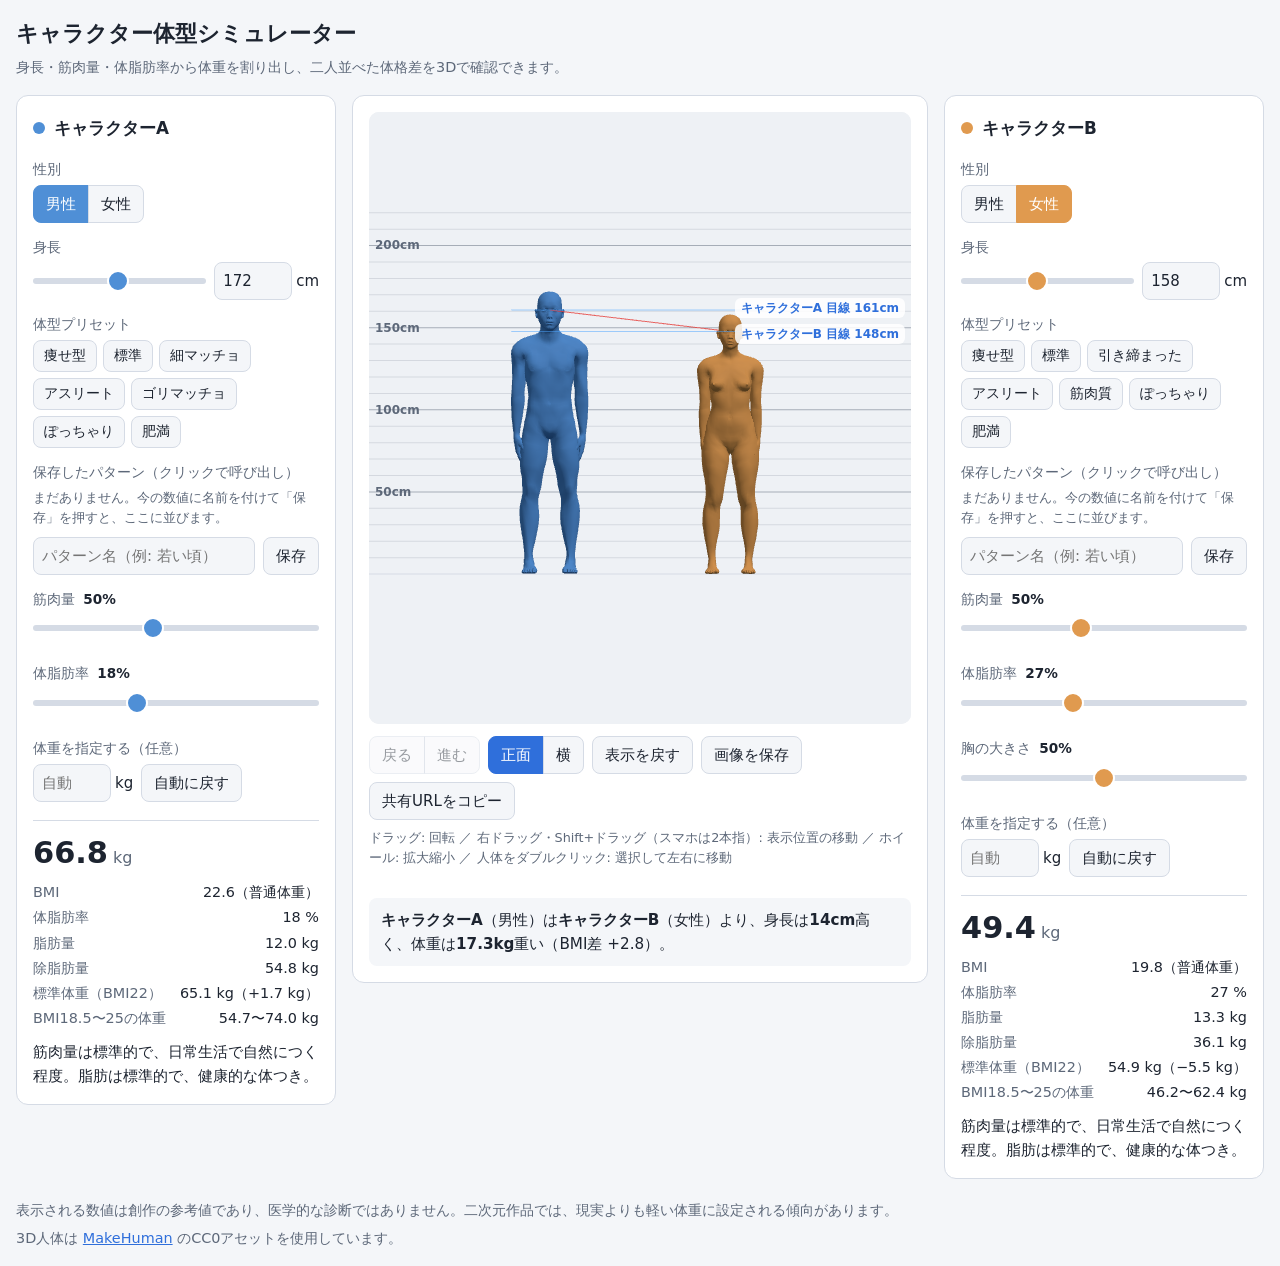
==== index.html @ 015eb94a "キャラクター体型シミュレーターを追加 身長・性別・筋肉量・体脂肪率から体重・BMIなどを算出し、二人分のキャラクターを 並べて体格差を3Dで確認できるWebツール。  - MakeHuman（CC0）" ====
<!doctype html>
<html lang="ja">
<head>
<meta charset="utf-8">
<meta name="viewport" content="width=device-width, initial-scale=1">
<title>キャラクター体型シミュレーター</title>
<meta name="description" content="身長・性別・筋肉量・体脂肪率から体重を算出し、二人並べた体格差を3Dで確認できる創作支援ツール">
<link rel="stylesheet" href="style.css">
<script type="importmap">{ "imports": { "three": "./vendor/three.module.min.js" } }</script>
</head>
<body>
<header class="top">
  <h1>キャラクター体型シミュレーター</h1>
  <p>身長・筋肉量・体脂肪率から体重を割り出し、二人並べた体格差を3Dで確認できます。</p>
</header>

<main class="layout">
  <section class="panel" id="panelA" data-id="A" aria-label="キャラクターA"></section>

  <section class="stage" aria-label="3D表示">
    <div class="view" id="view">
      <p class="loading" id="loading">3Dモデルを読み込み中…</p>
    </div>
    <div class="toolbar">
      <div class="seg" role="group" aria-label="操作の履歴">
        <button type="button" id="undo" disabled title="一つ前の状態に戻す（Ctrl+Z）">戻る</button>
        <button type="button" id="redo" disabled title="戻した操作をやり直す（Ctrl+Y）">進む</button>
      </div>
      <div class="seg" role="group" aria-label="視点">
        <button type="button" data-view="front" class="on">正面</button>
        <button type="button" data-view="side">横</button>
      </div>
      <button type="button" id="resetView" title="拡大・移動・回転をやり直して、標準の見え方に戻す">表示を戻す</button>
      <button type="button" id="savePng">画像を保存</button>
      <button type="button" id="share">共有URLをコピー</button>
    </div>
    <p class="hint">ドラッグ: 回転 ／ 右ドラッグ・Shift+ドラッグ（スマホは2本指）: 表示位置の移動 ／ ホイール: 拡大縮小 ／ 人体をダブルクリック: 選択して左右に移動</p>
    <p class="toast" id="toast" role="status"></p>
    <div class="compare" id="compare"></div>
  </section>

  <section class="panel" id="panelB" data-id="B" aria-label="キャラクターB"></section>
</main>

<footer class="note">
  <p>表示される数値は創作の参考値であり、医学的な診断ではありません。二次元作品では、現実よりも軽い体重に設定される傾向があります。</p>
  <p>3D人体は <a href="https://github.com/makehumancommunity/makehuman" rel="noopener">MakeHuman</a> のCC0アセットを使用しています。</p>
</footer>

<template id="panelTemplate">
  <h2><span class="dot"></span><input class="name" type="text" maxlength="20" data-input="name" aria-label="キャラクター名（クリックして編集）" title="クリックして名前を変更"></h2>

  <div class="field">
    <span class="label">性別</span>
    <div class="seg" role="group" aria-label="性別">
      <button type="button" data-gender="male">男性</button>
      <button type="button" data-gender="female">女性</button>
    </div>
  </div>

  <div class="field">
    <label class="label" data-for="height">身長</label>
    <div class="pair">
      <input type="range" data-input="heightRange" step="1">
      <span class="num"><input type="number" data-input="height" step="1" inputmode="numeric"> cm</span>
    </div>
  </div>

  <div class="field">
    <span class="label">体型プリセット</span>
    <div class="chips" data-role="presets"></div>
  </div>

  <div class="field">
    <span class="label">保存したパターン（クリックで呼び出し）</span>
    <div class="chips" data-role="patterns"></div>
    <div class="pair pattern-save">
      <input type="text" data-input="patternName" maxlength="20" placeholder="パターン名（例: 若い頃）" aria-label="保存するパターンの名前">
      <button type="button" data-role="savePattern" title="今のキャラクター名・性別・身長・筋肉量・体脂肪率・胸の大きさを保存します">保存</button>
    </div>
  </div>

  <div class="field">
    <label class="label">筋肉量 <output data-out="muscle"></output></label>
    <input type="range" data-input="muscle" step="1">
  </div>

  <div class="field">
    <label class="label">体脂肪率 <output data-out="bodyFat"></output></label>
    <input type="range" data-input="bodyFat" step="1">
  </div>

  <div class="field" data-role="bustField">
    <label class="label">胸の大きさ <output data-out="bust"></output></label>
    <input type="range" data-input="bust" min="0" max="100" step="5">
  </div>

  <div class="field">
    <label class="label" data-for="weight">体重を指定する（任意）</label>
    <div class="pair">
      <span class="num"><input type="number" data-input="weight" step="0.5" inputmode="decimal" placeholder="自動"> kg</span>
      <button type="button" data-role="clearWeight">自動に戻す</button>
    </div>
  </div>

  <div class="result" data-role="result" aria-live="polite"></div>
</template>

<script type="module" src="app.js"></script>
</body>
</html>
---- style.css ----
:root {
  --bg: #f4f6f9;
  --surface: #ffffff;
  --text: #1d2430;
  --muted: #5d6879;
  --border: #d5dbe5;
  --accent: #2f6fdb;
  --a: #4f8fd6;
  --b: #e09a4f;
  --stage: #eef1f5;
  color-scheme: light;
}
@media (prefers-color-scheme: dark) {
  :root:not([data-theme="light"]) {
    --bg: #14181f; --surface: #1e242e; --text: #e8ecf2; --muted: #9aa5b6;
    --border: #333c4a; --accent: #6b9cf0; --stage: #1a1f27;
    color-scheme: dark;
  }
}
:root[data-theme="dark"] {
  --bg: #14181f; --surface: #1e242e; --text: #e8ecf2; --muted: #9aa5b6;
  --border: #333c4a; --accent: #6b9cf0; --stage: #1a1f27;
  color-scheme: dark;
}

* { box-sizing: border-box; }
body {
  margin: 0;
  background: var(--bg);
  color: var(--text);
  font: 15px/1.6 system-ui, "Hiragino Sans", "Yu Gothic UI", Meiryo, sans-serif;
}
a { color: var(--accent); }

.top, .note { max-width: 1400px; margin: 0 auto; padding: 16px; }
.top h1 { margin: 0; font-size: 1.4rem; }
.top p, .note p { margin: 4px 0 0; color: var(--muted); font-size: 0.9rem; }

.layout {
  max-width: 1400px;
  margin: 0 auto;
  padding: 0 16px;
  display: grid;
  gap: 16px;
  grid-template-columns: minmax(250px, 320px) minmax(0, 1fr) minmax(250px, 320px);
  align-items: start;
}

.panel, .stage {
  background: var(--surface);
  border: 1px solid var(--border);
  border-radius: 12px;
  padding: 16px;
}
.panel h2 { margin: 0 0 8px; font-size: 1.05rem; display: flex; align-items: center; gap: 8px; }
.name {
  flex: 1; min-width: 0; font: inherit; font-weight: 700; color: var(--text);
  background: transparent; border: 1px dashed transparent; border-radius: 6px; padding: 2px 6px; margin-left: -6px;
}
.name:hover { border-color: var(--border); }
.name:focus { border-color: var(--accent); background: var(--bg); outline: none; }
.dot { width: 12px; height: 12px; border-radius: 50%; background: var(--c); }
#panelA { --c: var(--a); }
#panelB { --c: var(--b); }

.field { margin: 14px 0; }
.label { display: block; font-size: 0.85rem; color: var(--muted); margin-bottom: 4px; }
.label output { color: var(--text); font-weight: 600; margin-left: 4px; }
.pair { display: flex; gap: 8px; align-items: center; }
.pair input[type="range"] { flex: 1; min-width: 0; }
.num { display: inline-flex; align-items: center; gap: 4px; white-space: nowrap; }
input[type="number"] {
  width: 5.2em; padding: 6px 8px; font: inherit; color: var(--text);
  background: var(--bg); border: 1px solid var(--border); border-radius: 8px;
}
input[type="range"] {
  width: 100%; height: 28px; margin: 0; background: transparent;
  -webkit-appearance: none; appearance: none; cursor: pointer;
}
input[type="range"]::-webkit-slider-runnable-track { height: 6px; border-radius: 3px; background: var(--border); }
input[type="range"]::-moz-range-track { height: 6px; border-radius: 3px; background: var(--border); }
input[type="range"]::-webkit-slider-thumb {
  -webkit-appearance: none; width: 22px; height: 22px; margin-top: -8px;
  border-radius: 50%; border: 2px solid var(--surface); background: var(--c, var(--accent));
}
input[type="range"]::-moz-range-thumb {
  width: 18px; height: 18px; border-radius: 50%; border: 2px solid var(--surface); background: var(--c, var(--accent));
}

button {
  font: inherit; color: var(--text); background: var(--bg);
  border: 1px solid var(--border); border-radius: 8px;
  padding: 6px 12px; cursor: pointer; min-height: 36px;
}
button:hover:not(:disabled) { border-color: var(--accent); }
button:disabled { opacity: 0.45; cursor: default; }
button:focus-visible, input:focus-visible { outline: 2px solid var(--accent); outline-offset: 2px; }

.seg { display: inline-flex; }
.seg button { border-radius: 0; margin-left: -1px; }
.seg button:first-child { border-radius: 8px 0 0 8px; margin-left: 0; }
.seg button:last-child { border-radius: 0 8px 8px 0; }
.seg button.on { background: var(--c, var(--accent)); border-color: var(--c, var(--accent)); color: #fff; }
.stage .seg button.on { --c: var(--accent); }

.chips { display: flex; flex-wrap: wrap; gap: 6px; }
.chips button { padding: 4px 10px; min-height: 32px; font-size: 0.85rem; }

.result { margin-top: 18px; padding-top: 14px; border-top: 1px solid var(--border); }
.result .big { font-size: 1.9rem; font-weight: 700; line-height: 1.2; }
.result .big small { font-size: 1rem; font-weight: 400; color: var(--muted); }
.result dl { display: grid; grid-template-columns: auto 1fr; gap: 2px 12px; margin: 10px 0; font-size: 0.9rem; }
.result dt { color: var(--muted); }
.result dd { margin: 0; text-align: right; }
.result .desc { margin: 8px 0 0; word-break: auto-phrase; }
.result .warn { margin: 8px 0 0; padding: 8px 10px; border-radius: 8px; font-size: 0.85rem; background: color-mix(in srgb, #e0a030 18%, transparent); }

.view {
  position: relative;
  height: min(68vh, 640px);
  min-height: 360px;
  border-radius: 10px;
  overflow: hidden;
  background: var(--stage);
  touch-action: none;
}
.view canvas { display: block; width: 100%; height: 100%; }
.loading { position: absolute; inset: 0; display: grid; place-items: center; margin: 0; color: var(--muted); }
.toolbar { display: flex; flex-wrap: wrap; gap: 8px; margin-top: 12px; align-items: center; }
.hint { margin: 8px 0 0; font-size: 0.8rem; color: var(--muted); }
.overlay { position: absolute; inset: 0; pointer-events: none; overflow: hidden; }
.ov { position: absolute; transform: translateY(-50%); font-size: 12px; font-weight: 700; line-height: 1; white-space: nowrap; }
.ov.left { left: 6px; color: var(--muted); }
.ov.right { right: 6px; padding: 4px 6px; border-radius: 6px; background: color-mix(in srgb, var(--surface) 85%, transparent); color: #2f6fdb; }
@media (prefers-color-scheme: dark) {
  :root:not([data-theme="light"]) .ov.right { color: #7fb0ff; }
}
:root[data-theme="dark"] .ov.right { color: #7fb0ff; }
.toast { min-height: 1.4em; margin: 6px 0 0; font-size: 0.85rem; color: var(--muted); }
.compare { margin-top: 4px; padding: 10px 12px; border-radius: 8px; background: var(--bg); font-size: 0.95rem; }
.compare strong { font-weight: 700; }

@media (max-width: 1000px) {
  .layout { grid-template-columns: 1fr; }
  .stage { order: -1; }
  .view { height: min(62vh, 110vw); min-height: 320px; }
}

.chip-group { display: inline-flex; }
.chip-group button { padding: 4px 10px; min-height: 32px; font-size: 0.85rem; }
.chip-group button:first-child { border-radius: 8px 0 0 8px; }
.chip-group .del { border-radius: 0 8px 8px 0; margin-left: -1px; padding: 4px 8px; color: var(--muted); }
.chip-group .del:hover:not(:disabled) { color: #d12a25; border-color: #d12a25; }
.empty { font-size: 0.8rem; color: var(--muted); }
.pattern-save { margin-top: 8px; }
.pattern-save input[type="text"] {
  flex: 1; min-width: 0; padding: 6px 8px; font: inherit; color: var(--text);
  background: var(--bg); border: 1px solid var(--border); border-radius: 8px;
}
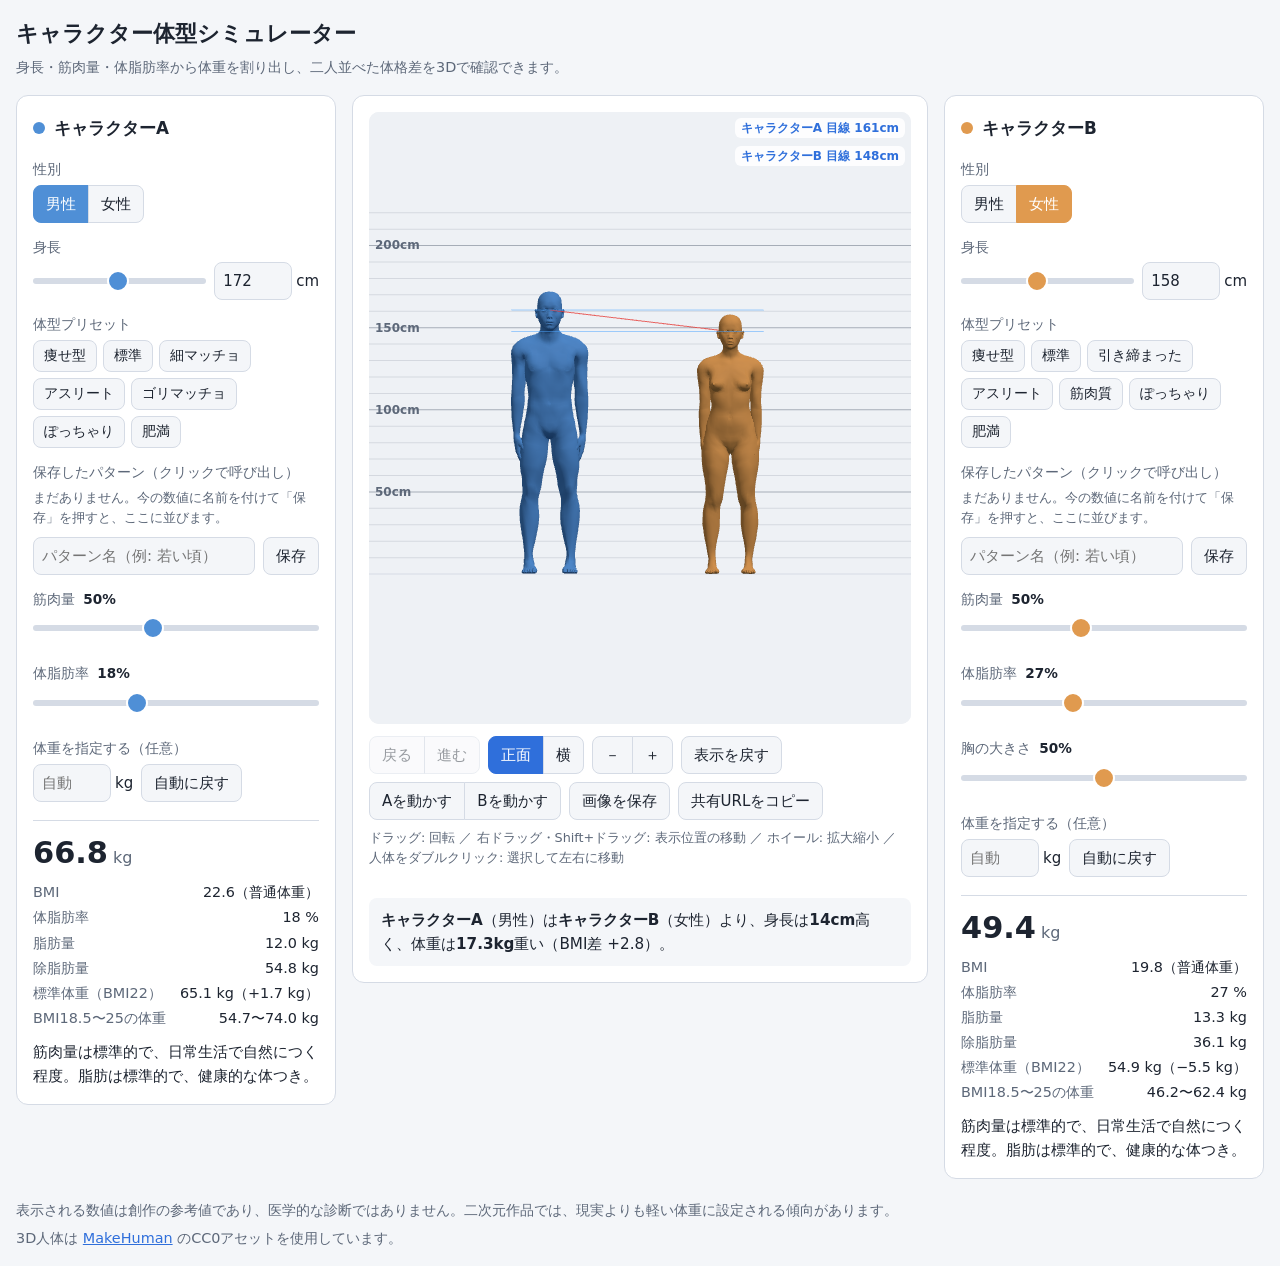
==== commit f519eaa8: "スマホの操作を強化し、目線の文字の位置を調整 - 2本指は、表示位置の移動を基本にし、つまんだときだけ拡大縮小（独自処理） - 「－」「＋」ボタンで拡大縮小 - 「Aを動かす」「Bを動かす」ボタンで、" ====
--- a/index.html
+++ b/index.html
@@ -30,11 +30,20 @@
         <button type="button" data-view="front" class="on">正面</button>
         <button type="button" data-view="side">横</button>
       </div>
+      <div class="seg" role="group" aria-label="拡大縮小">
+        <button type="button" id="zoomOut" aria-label="縮小" title="縮小">－</button>
+        <button type="button" id="zoomIn" aria-label="拡大" title="拡大">＋</button>
+      </div>
       <button type="button" id="resetView" title="拡大・移動・回転をやり直して、標準の見え方に戻す">表示を戻す</button>
+      <div class="seg" role="group" aria-label="人体を左右に動かす">
+        <button type="button" data-move="A" title="選ぶと、ドラッグで左右に動かせます">Aを動かす</button>
+        <button type="button" data-move="B" title="選ぶと、ドラッグで左右に動かせます">Bを動かす</button>
+      </div>
       <button type="button" id="savePng">画像を保存</button>
       <button type="button" id="share">共有URLをコピー</button>
     </div>
-    <p class="hint">ドラッグ: 回転 ／ 右ドラッグ・Shift+ドラッグ（スマホは2本指）: 表示位置の移動 ／ ホイール: 拡大縮小 ／ 人体をダブルクリック: 選択して左右に移動</p>
+    <p class="hint hint-pc">ドラッグ: 回転 ／ 右ドラッグ・Shift+ドラッグ: 表示位置の移動 ／ ホイール: 拡大縮小 ／ 人体をダブルクリック: 選択して左右に移動</p>
+    <p class="hint hint-touch">1本指でなぞる: 回転 ／ 2本指でなぞる: 表示位置の移動 ／ 2本指でつまむ・広げる、または「－」「＋」: 拡大縮小 ／「Aを動かす」を押して1本指でなぞる: 人体を左右に移動</p>
     <p class="toast" id="toast" role="status"></p>
     <div class="compare" id="compare"></div>
   </section>
--- a/style.css
+++ b/style.css
@@ -117,6 +117,11 @@
 
 .view {
   position: relative;
+  -webkit-user-select: none;
+  user-select: none;
+  -webkit-touch-callout: none;
+  -webkit-tap-highlight-color: transparent;
+  overscroll-behavior: contain;
   height: min(68vh, 640px);
   min-height: 360px;
   border-radius: 10px;
@@ -128,6 +133,13 @@
 .loading { position: absolute; inset: 0; display: grid; place-items: center; margin: 0; color: var(--muted); }
 .toolbar { display: flex; flex-wrap: wrap; gap: 8px; margin-top: 12px; align-items: center; }
 .hint { margin: 8px 0 0; font-size: 0.8rem; color: var(--muted); }
+.hint-touch { display: none; }
+@media (hover: none) and (pointer: coarse) {
+  .hint-pc { display: none; }
+  .hint-touch { display: block; }
+}
+.stage .seg button[data-move="A"].on { background: var(--a); border-color: var(--a); color: #fff; }
+.stage .seg button[data-move="B"].on { background: var(--b); border-color: var(--b); color: #fff; }
 .overlay { position: absolute; inset: 0; pointer-events: none; overflow: hidden; }
 .ov { position: absolute; transform: translateY(-50%); font-size: 12px; font-weight: 700; line-height: 1; white-space: nowrap; }
 .ov.left { left: 6px; color: var(--muted); }
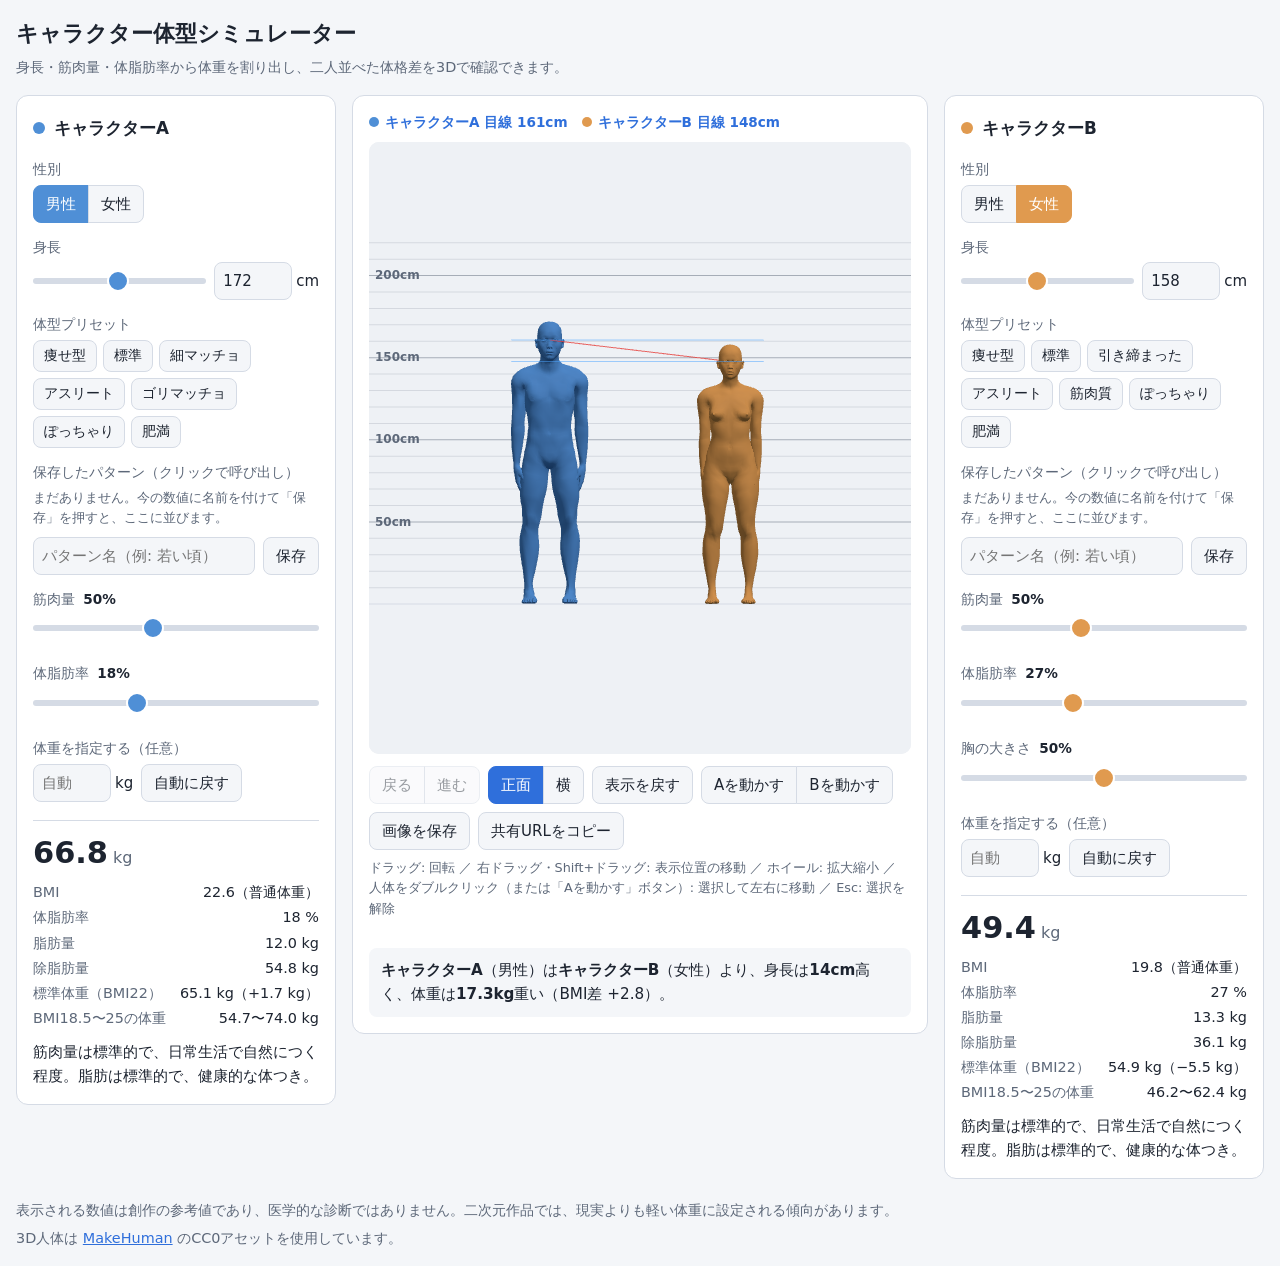
==== commit f6b034a4: "スマホ: 選択が解除されにくくし、目線の文字を3D画面の外に表示 - 空きの場所のダブルクリック・ダブルタップでは、人体の選択を解除しない - 「Aを動かす」「Bを動かす」ボタンの二重の押下を無視し、" ====
--- a/index.html
+++ b/index.html
@@ -18,6 +18,7 @@
   <section class="panel" id="panelA" data-id="A" aria-label="キャラクターA"></section>
 
   <section class="stage" aria-label="3D表示">
+    <div class="eye-strip" id="eyeStrip" hidden></div>
     <div class="view" id="view">
       <p class="loading" id="loading">3Dモデルを読み込み中…</p>
     </div>
@@ -30,10 +31,6 @@
         <button type="button" data-view="front" class="on">正面</button>
         <button type="button" data-view="side">横</button>
       </div>
-      <div class="seg" role="group" aria-label="拡大縮小">
-        <button type="button" id="zoomOut" aria-label="縮小" title="縮小">－</button>
-        <button type="button" id="zoomIn" aria-label="拡大" title="拡大">＋</button>
-      </div>
       <button type="button" id="resetView" title="拡大・移動・回転をやり直して、標準の見え方に戻す">表示を戻す</button>
       <div class="seg" role="group" aria-label="人体を左右に動かす">
         <button type="button" data-move="A" title="選ぶと、ドラッグで左右に動かせます">Aを動かす</button>
@@ -42,8 +39,8 @@
       <button type="button" id="savePng">画像を保存</button>
       <button type="button" id="share">共有URLをコピー</button>
     </div>
-    <p class="hint hint-pc">ドラッグ: 回転 ／ 右ドラッグ・Shift+ドラッグ: 表示位置の移動 ／ ホイール: 拡大縮小 ／ 人体をダブルクリック: 選択して左右に移動</p>
-    <p class="hint hint-touch">1本指でなぞる: 回転 ／ 2本指でなぞる: 表示位置の移動 ／ 2本指でつまむ・広げる、または「－」「＋」: 拡大縮小 ／「Aを動かす」を押して1本指でなぞる: 人体を左右に移動</p>
+    <p class="hint hint-pc">ドラッグ: 回転 ／ 右ドラッグ・Shift+ドラッグ: 表示位置の移動 ／ ホイール: 拡大縮小 ／ 人体をダブルクリック（または「Aを動かす」ボタン）: 選択して左右に移動 ／ Esc: 選択を解除</p>
+    <p class="hint hint-touch">1本指でなぞる: 回転 ／ 2本指でなぞる: 表示位置の移動 ／ 2本指でつまむ・広げる: 拡大縮小 ／「Aを動かす」を押して1本指でなぞる: 人体を左右に移動（もう一度押すと解除）</p>
     <p class="toast" id="toast" role="status"></p>
     <div class="compare" id="compare"></div>
   </section>
--- a/style.css
+++ b/style.css
@@ -132,6 +132,13 @@
 .view canvas { display: block; width: 100%; height: 100%; }
 .loading { position: absolute; inset: 0; display: grid; place-items: center; margin: 0; color: var(--muted); }
 .toolbar { display: flex; flex-wrap: wrap; gap: 8px; margin-top: 12px; align-items: center; }
+.eye-strip { display: flex; flex-wrap: wrap; gap: 4px 14px; margin: 0 0 8px; font-size: 0.85rem; font-weight: 700; color: #2f6fdb; }
+.eye-strip[hidden] { display: none; }
+.eye-chip i { display: inline-block; width: 10px; height: 10px; margin-right: 6px; border-radius: 50%; background: var(--c); }
+@media (prefers-color-scheme: dark) {
+  :root:not([data-theme="light"]) .eye-strip { color: #7fb0ff; }
+}
+:root[data-theme="dark"] .eye-strip { color: #7fb0ff; }
 .hint { margin: 8px 0 0; font-size: 0.8rem; color: var(--muted); }
 .hint-touch { display: none; }
 @media (hover: none) and (pointer: coarse) {
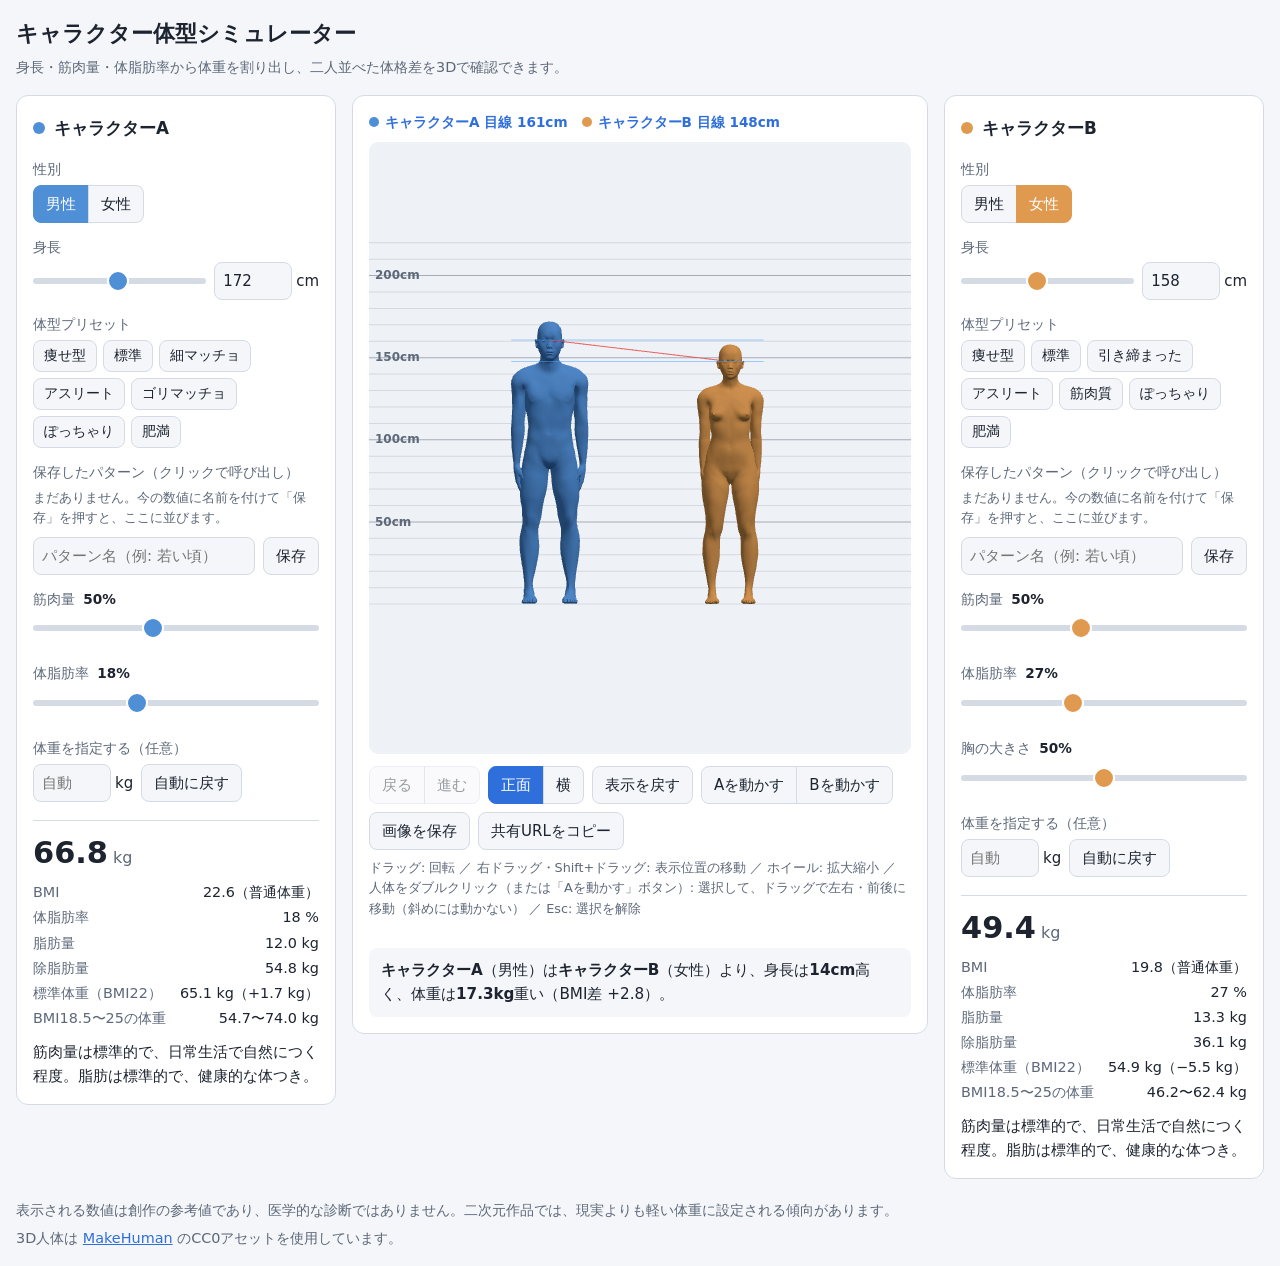
==== commit 1ed6c923: "人体を前後にも動かせるようにし、「表示を戻す」で立ち位置も初期に戻す - 選択した人体のドラッグで、左右に加えて前後（上へ動かすと奥、下へ動かすと手前）にも移動 - 動かし始めに左右か前後かを一度だけ" ====
--- a/index.html
+++ b/index.html
@@ -31,16 +31,16 @@
         <button type="button" data-view="front" class="on">正面</button>
         <button type="button" data-view="side">横</button>
       </div>
-      <button type="button" id="resetView" title="拡大・移動・回転をやり直して、標準の見え方に戻す">表示を戻す</button>
+      <button type="button" id="resetView" title="拡大・移動・回転を元に戻し、動かした人体の立ち位置も初期の位置に戻す">表示を戻す</button>
       <div class="seg" role="group" aria-label="人体を左右に動かす">
-        <button type="button" data-move="A" title="選ぶと、ドラッグで左右に動かせます">Aを動かす</button>
-        <button type="button" data-move="B" title="選ぶと、ドラッグで左右に動かせます">Bを動かす</button>
+        <button type="button" data-move="A" title="選ぶと、ドラッグで左右・前後に動かせます">Aを動かす</button>
+        <button type="button" data-move="B" title="選ぶと、ドラッグで左右・前後に動かせます">Bを動かす</button>
       </div>
       <button type="button" id="savePng">画像を保存</button>
       <button type="button" id="share">共有URLをコピー</button>
     </div>
-    <p class="hint hint-pc">ドラッグ: 回転 ／ 右ドラッグ・Shift+ドラッグ: 表示位置の移動 ／ ホイール: 拡大縮小 ／ 人体をダブルクリック（または「Aを動かす」ボタン）: 選択して左右に移動 ／ Esc: 選択を解除</p>
-    <p class="hint hint-touch">1本指でなぞる: 回転 ／ 2本指でなぞる: 表示位置の移動 ／ 2本指でつまむ・広げる: 拡大縮小 ／「Aを動かす」を押して1本指でなぞる: 人体を左右に移動（もう一度押すと解除）</p>
+    <p class="hint hint-pc">ドラッグ: 回転 ／ 右ドラッグ・Shift+ドラッグ: 表示位置の移動 ／ ホイール: 拡大縮小 ／ 人体をダブルクリック（または「Aを動かす」ボタン）: 選択して、ドラッグで左右・前後に移動（斜めには動かない） ／ Esc: 選択を解除</p>
+    <p class="hint hint-touch">1本指でなぞる: 回転 ／ 2本指でなぞる: 表示位置の移動 ／ 2本指でつまむ・広げる: 拡大縮小 ／「Aを動かす」を押して1本指でなぞる: 人体を左右・前後に移動（斜めには動かない。もう一度押すと解除）</p>
     <p class="toast" id="toast" role="status"></p>
     <div class="compare" id="compare"></div>
   </section>
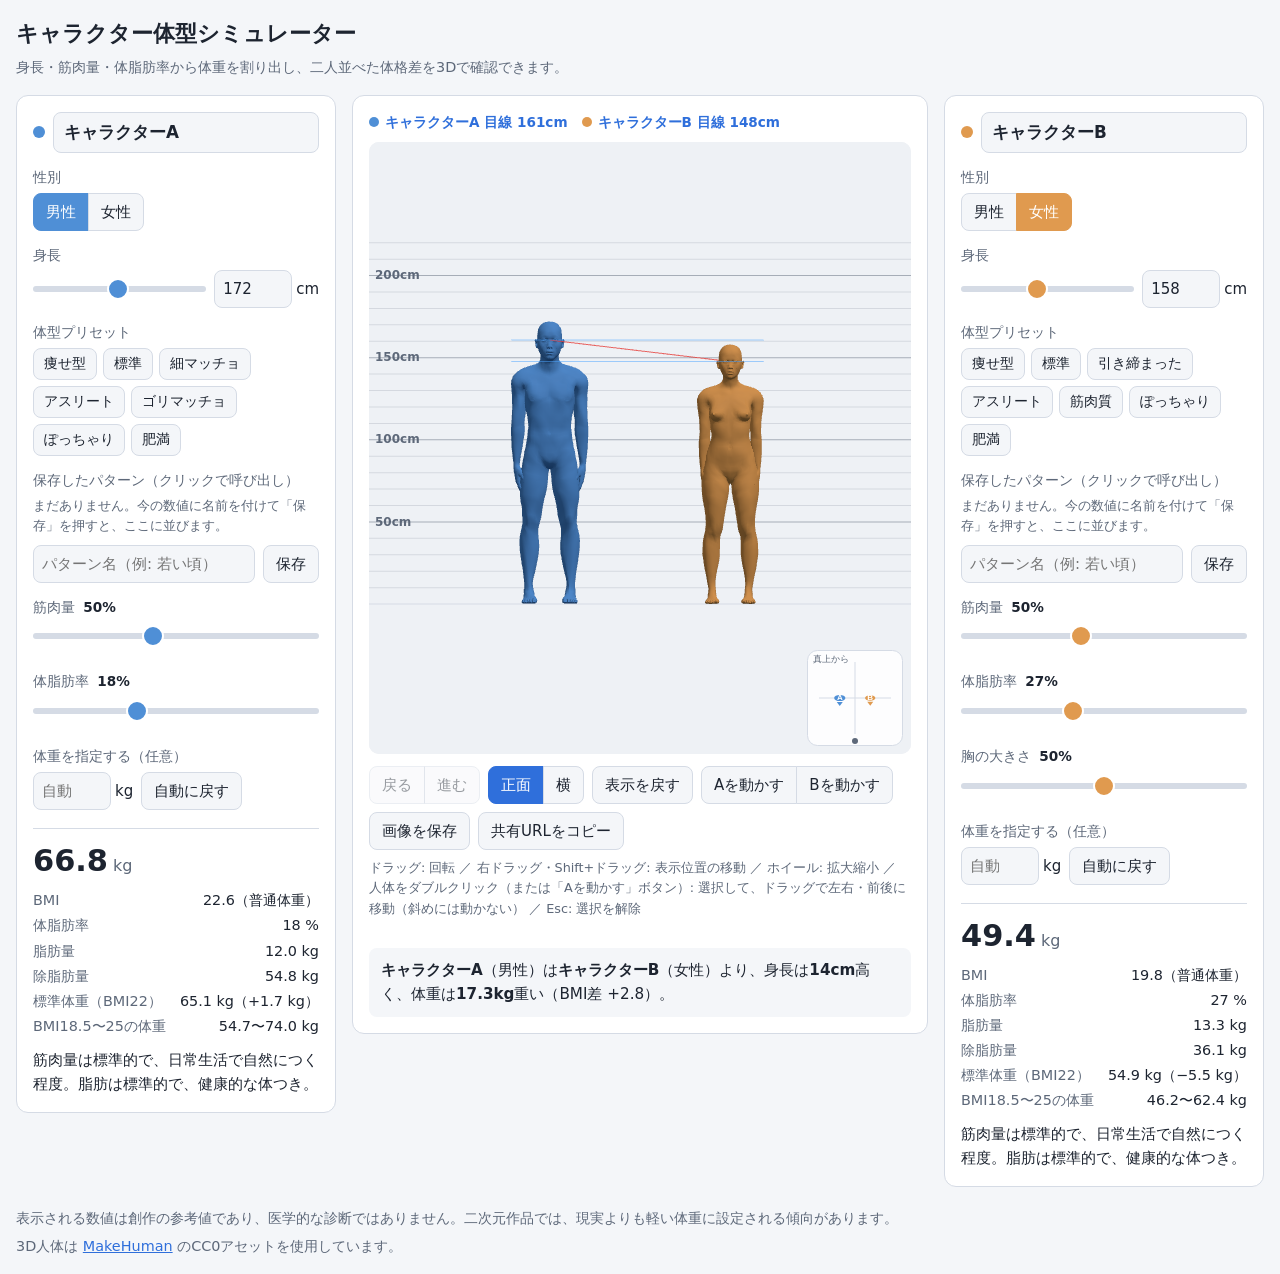
==== commit 3d7d3621: "真上から見た配置図、名前入力欄の枠、更新時に古い版が残らない仕組みを追加 - 3D画面の右下に、二人の立ち位置・向き・カメラの向きを示す真上からの配置図を追加   （水平に見ていると、前後に動かしても" ====
--- a/index.html
+++ b/index.html
@@ -5,7 +5,7 @@
 <meta name="viewport" content="width=device-width, initial-scale=1">
 <title>キャラクター体型シミュレーター</title>
 <meta name="description" content="身長・性別・筋肉量・体脂肪率から体重を算出し、二人並べた体格差を3Dで確認できる創作支援ツール">
-<link rel="stylesheet" href="style.css">
+<link rel="stylesheet" href="style.css?v=20261010-3">
 <script type="importmap">{ "imports": { "three": "./vendor/three.module.min.js" } }</script>
 </head>
 <body>
@@ -112,6 +112,6 @@
   <div class="result" data-role="result" aria-live="polite"></div>
 </template>
 
-<script type="module" src="app.js"></script>
+<script type="module" src="app.js?v=20261010-3"></script>
 </body>
 </html>
--- a/style.css
+++ b/style.css
@@ -55,10 +55,10 @@
 .panel h2 { margin: 0 0 8px; font-size: 1.05rem; display: flex; align-items: center; gap: 8px; }
 .name {
   flex: 1; min-width: 0; font: inherit; font-weight: 700; color: var(--text);
-  background: transparent; border: 1px dashed transparent; border-radius: 6px; padding: 2px 6px; margin-left: -6px;
+  background: var(--bg); border: 1px solid var(--border); border-radius: 8px; padding: 6px 10px;
 }
-.name:hover { border-color: var(--border); }
-.name:focus { border-color: var(--accent); background: var(--bg); outline: none; }
+.name:hover { border-color: var(--accent); }
+.name:focus { border-color: var(--accent); outline: 2px solid var(--accent); outline-offset: 1px; }
 .dot { width: 12px; height: 12px; border-radius: 50%; background: var(--c); }
 #panelA { --c: var(--a); }
 #panelB { --c: var(--b); }
@@ -147,6 +147,7 @@
 }
 .stage .seg button[data-move="A"].on { background: var(--a); border-color: var(--a); color: #fff; }
 .stage .seg button[data-move="B"].on { background: var(--b); border-color: var(--b); color: #fff; }
+.topmap { position: absolute; right: 8px; bottom: 8px; pointer-events: none; }
 .overlay { position: absolute; inset: 0; pointer-events: none; overflow: hidden; }
 .ov { position: absolute; transform: translateY(-50%); font-size: 12px; font-weight: 700; line-height: 1; white-space: nowrap; }
 .ov.left { left: 6px; color: var(--muted); }
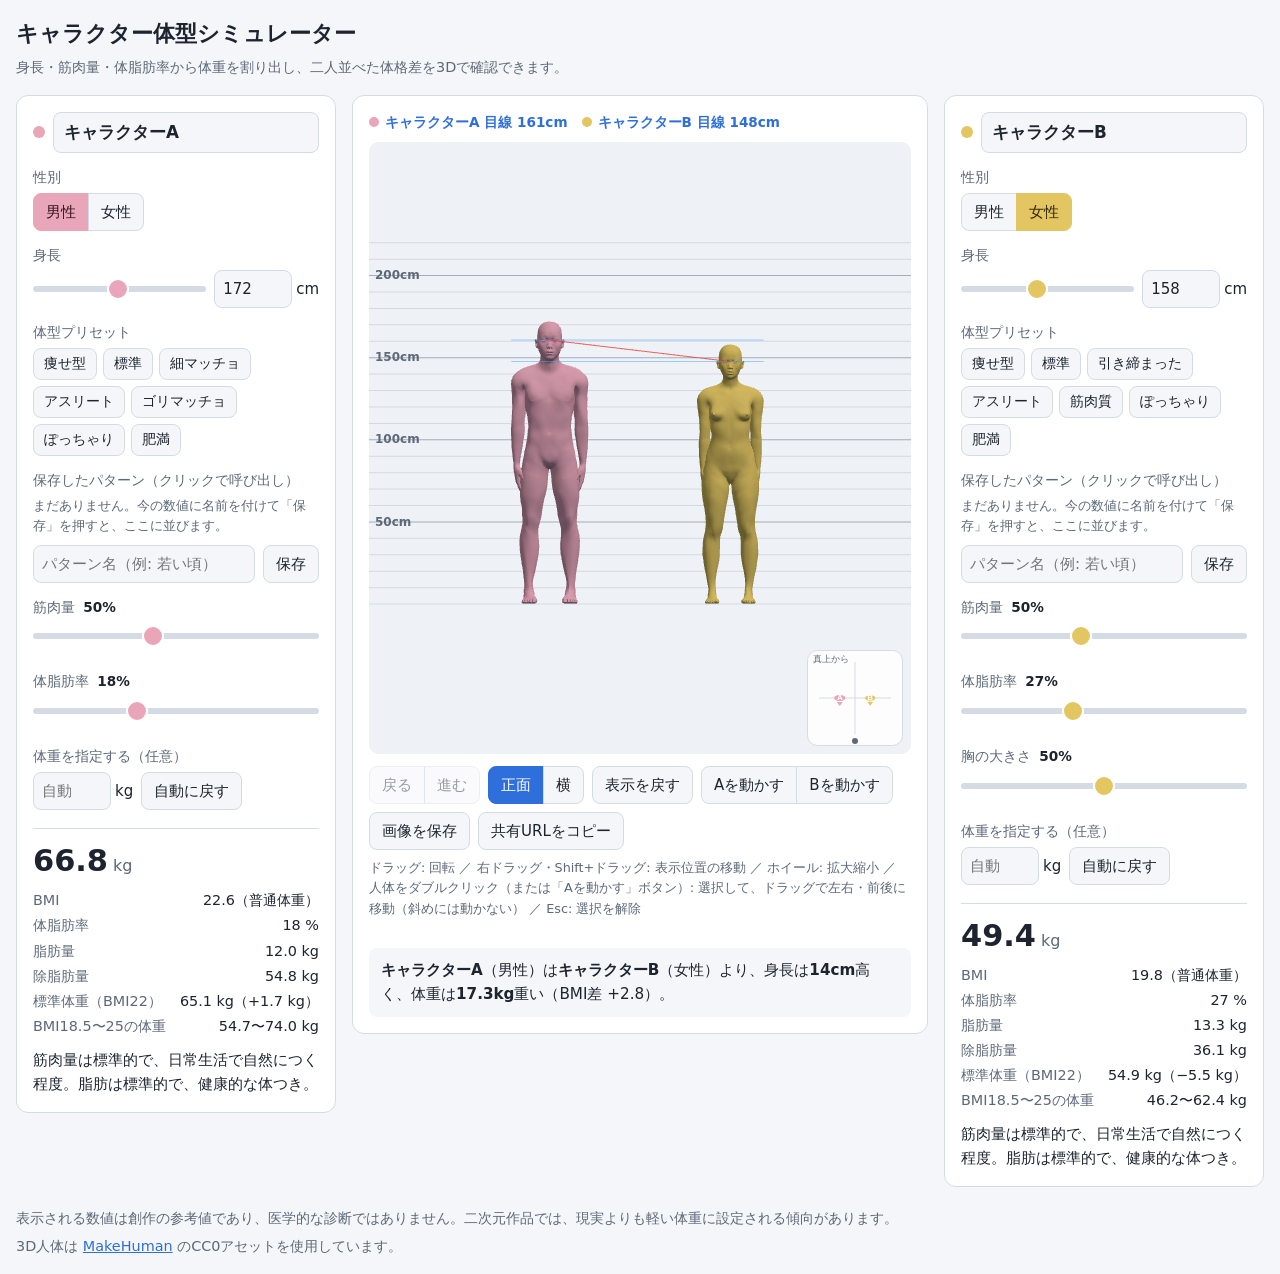
==== commit a15e5b11: "前後の重なりのルールを変更し、キャラクターの色を桃色・黄色にする - 二人が離れているときは座標の奥行きどおりに描き、3Dが重なっているときだけ   身長が低い方（同じ身長なら体重が軽い方）を手前にす" ====
--- a/index.html
+++ b/index.html
@@ -5,7 +5,7 @@
 <meta name="viewport" content="width=device-width, initial-scale=1">
 <title>キャラクター体型シミュレーター</title>
 <meta name="description" content="身長・性別・筋肉量・体脂肪率から体重を算出し、二人並べた体格差を3Dで確認できる創作支援ツール">
-<link rel="stylesheet" href="style.css?v=20261010-3">
+<link rel="stylesheet" href="style.css?v=20261010-4">
 <script type="importmap">{ "imports": { "three": "./vendor/three.module.min.js" } }</script>
 </head>
 <body>
@@ -112,6 +112,6 @@
   <div class="result" data-role="result" aria-live="polite"></div>
 </template>
 
-<script type="module" src="app.js?v=20261010-3"></script>
+<script type="module" src="app.js?v=20261010-4"></script>
 </body>
 </html>
--- a/style.css
+++ b/style.css
@@ -5,8 +5,8 @@
   --muted: #5d6879;
   --border: #d5dbe5;
   --accent: #2f6fdb;
-  --a: #4f8fd6;
-  --b: #e09a4f;
+  --a: #e8a6b8; /* 落ち着いた桃色 */
+  --b: #e3c562; /* 落ち着いた黄色 */
   --stage: #eef1f5;
   color-scheme: light;
 }
@@ -145,8 +145,8 @@
   .hint-pc { display: none; }
   .hint-touch { display: block; }
 }
-.stage .seg button[data-move="A"].on { background: var(--a); border-color: var(--a); color: #fff; }
-.stage .seg button[data-move="B"].on { background: var(--b); border-color: var(--b); color: #fff; }
+.stage .seg button[data-move="A"].on { background: var(--a); border-color: var(--a); color: #3a1522; }
+.stage .seg button[data-move="B"].on { background: var(--b); border-color: var(--b); color: #35290a; }
 .topmap { position: absolute; right: 8px; bottom: 8px; pointer-events: none; }
 .overlay { position: absolute; inset: 0; pointer-events: none; overflow: hidden; }
 .ov { position: absolute; transform: translateY(-50%); font-size: 12px; font-weight: 700; line-height: 1; white-space: nowrap; }
@@ -177,3 +177,7 @@
   flex: 1; min-width: 0; padding: 6px 8px; font: inherit; color: var(--text);
   background: var(--bg); border: 1px solid var(--border); border-radius: 8px;
 }
+
+/* A（桃色）・B（黄色）のパネルで選んだボタンは、白い文字だと読みにくいので、濃い色にする */
+#panelA .seg button.on { color: #3a1522; }
+#panelB .seg button.on { color: #35290a; }
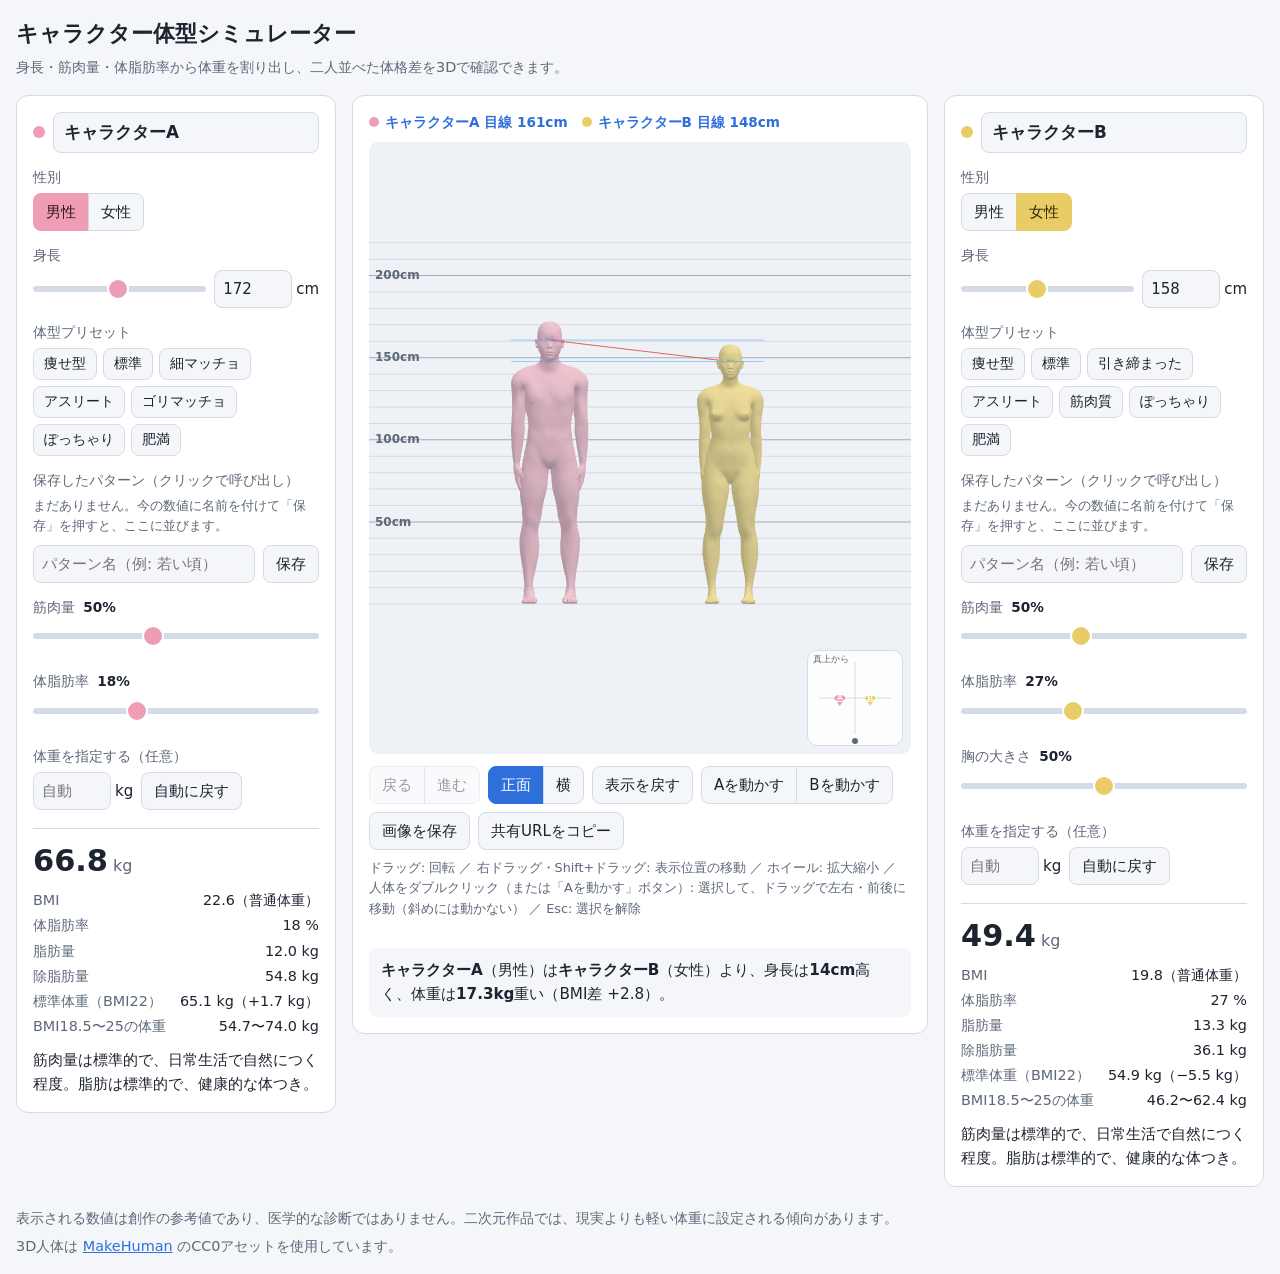
==== commit 72eab671: "前後を爪先の位置で決め、キャラクターの色をより淡くする - 二人の前後は、カメラから見て爪先が少しでも手前にある方を前に描く。   爪先が同じ位置なら、身長が低い方、同じなら体重が軽い方を前にする -" ====
--- a/index.html
+++ b/index.html
@@ -5,7 +5,7 @@
 <meta name="viewport" content="width=device-width, initial-scale=1">
 <title>キャラクター体型シミュレーター</title>
 <meta name="description" content="身長・性別・筋肉量・体脂肪率から体重を算出し、二人並べた体格差を3Dで確認できる創作支援ツール">
-<link rel="stylesheet" href="style.css?v=20261010-4">
+<link rel="stylesheet" href="style.css?v=20261010-5">
 <script type="importmap">{ "imports": { "three": "./vendor/three.module.min.js" } }</script>
 </head>
 <body>
@@ -112,6 +112,6 @@
   <div class="result" data-role="result" aria-live="polite"></div>
 </template>
 
-<script type="module" src="app.js?v=20261010-4"></script>
+<script type="module" src="app.js?v=20261010-5"></script>
 </body>
 </html>
--- a/style.css
+++ b/style.css
@@ -5,8 +5,8 @@
   --muted: #5d6879;
   --border: #d5dbe5;
   --accent: #2f6fdb;
-  --a: #e8a6b8; /* 落ち着いた桃色 */
-  --b: #e3c562; /* 落ち着いた黄色 */
+  --a: #ee9db5; /* 桃色（小さな印・つまみ用。3Dの人体は、これより淡い） */
+  --b: #e8cc66; /* 黄色（小さな印・つまみ用。3Dの人体は、これより淡い） */
   --stage: #eef1f5;
   color-scheme: light;
 }
